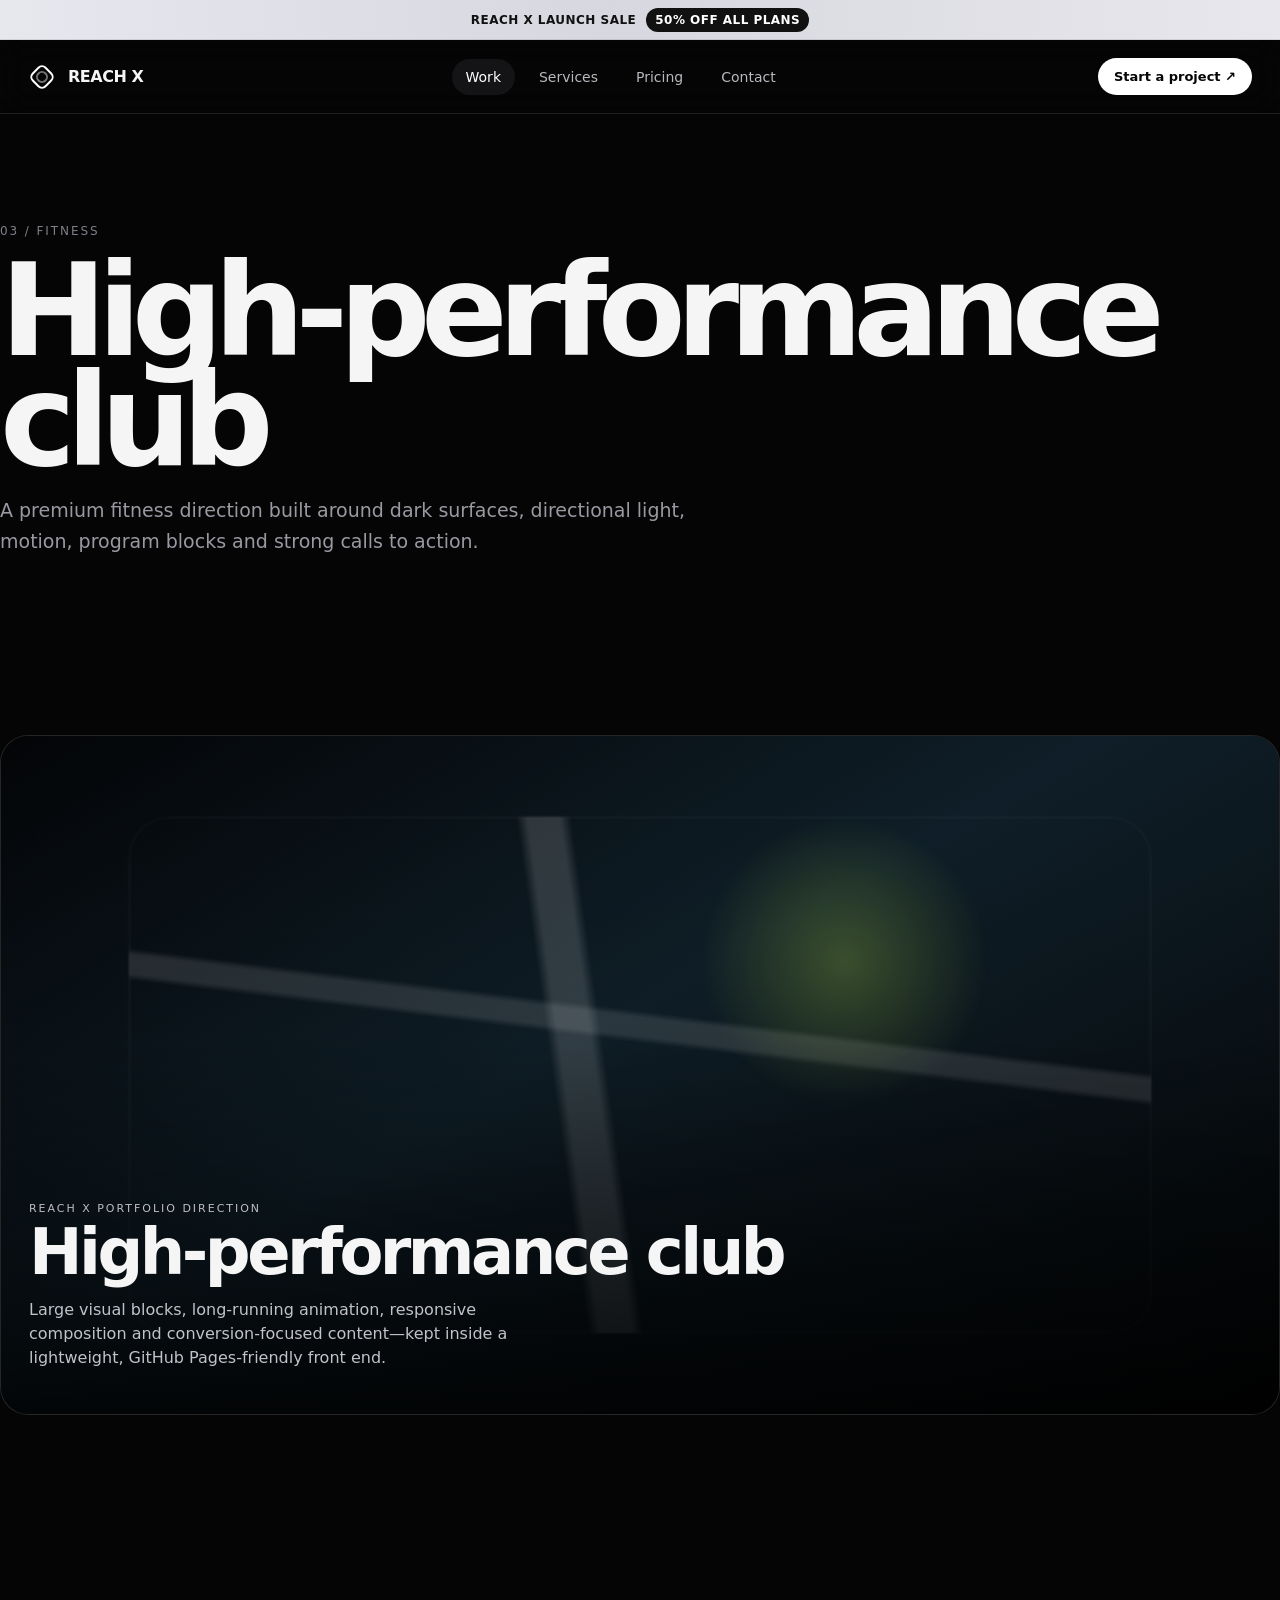
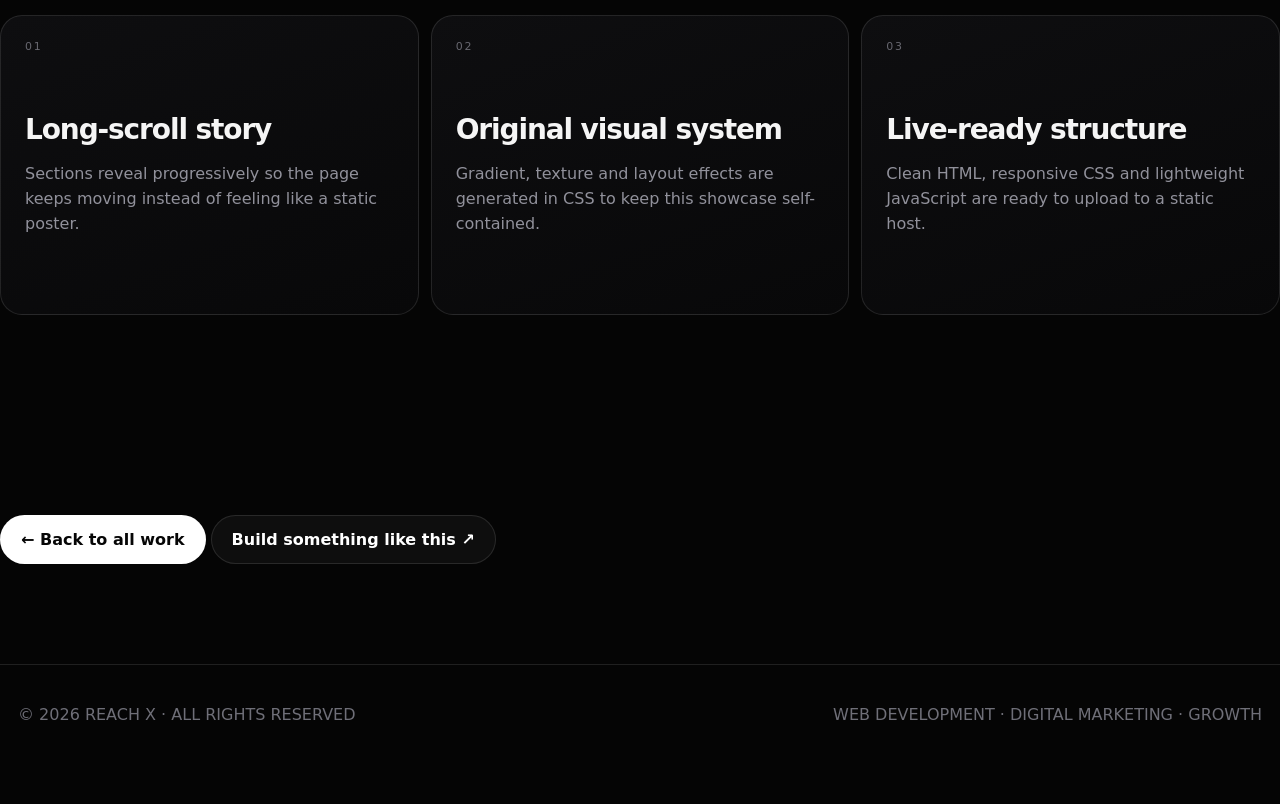
==== work-fitness.html @ e67eeb61 "Add files via upload" ====
<!doctype html>
<html lang="en"><head><meta charset="utf-8"><meta name="viewport" content="width=device-width, initial-scale=1"><title>Reach X — High-performance club</title><link rel="stylesheet" href="styles.css"></head>
<body>
<div class="top-sale"><strong>REACH X LAUNCH SALE</strong><span class="pill">50% OFF ALL PLANS</span></div>
<header class="nav"><a class="brand" href="index.html"><span class="brand-mark"></span><span>REACH X</span></a><nav class="navlinks"><a class="active" href="work.html">Work</a><a href="index.html#services">Services</a><a href="index.html#pricing">Pricing</a><a href="index.html#contact">Contact</a></nav><a class="nav-cta" href="index.html#contact">Start a project ↗</a></header>
<main>
<section class="page-hero wrap"><div class="eyebrow">03 / Fitness</div><h1>High-performance club</h1><p style="max-width:760px;color:#9999a2;font-size:19px;line-height:1.6">A premium fitness direction built around dark surfaces, directional light, motion, program blocks and strong calls to action.</p></section>
<section class="section wrap"><div class="card" style="min-height:680px"><div class="visual gym"></div><div class="card-body"><div class="label">Reach X portfolio direction</div><h3>High-performance club</h3><p>Large visual blocks, long-running animation, responsive composition and conversion-focused content—kept inside a lightweight, GitHub Pages-friendly front end.</p></div></div></section>
<section class="section wrap"><div class="feature-grid"><div class="feature"><div class="num">01</div><h3>Long-scroll story</h3><p>Sections reveal progressively so the page keeps moving instead of feeling like a static poster.</p></div><div class="feature"><div class="num">02</div><h3>Original visual system</h3><p>Gradient, texture and layout effects are generated in CSS to keep this showcase self-contained.</p></div><div class="feature"><div class="num">03</div><h3>Live-ready structure</h3><p>Clean HTML, responsive CSS and lightweight JavaScript are ready to upload to a static host.</p></div></div></section>
<section class="section wrap"><a class="btn" href="work.html">← Back to all work</a> <a class="btn ghost" href="index.html#contact">Build something like this ↗</a></section>
</main>
<footer><div class="wrap footer-row"><div>© 2026 REACH X · ALL RIGHTS RESERVED</div><div>WEB DEVELOPMENT · DIGITAL MARKETING · GROWTH</div></div></footer>
<script src="script.js"></script>
</body></html>
---- styles.css ----
:root{
  --bg:#050505;
  --panel:#0b0b0c;
  --panel-2:#111113;
  --line:rgba(255,255,255,.11);
  --text:#f5f5f5;
  --muted:#9a9aa2;
  --soft:#d9d9df;
  --accent:#d9ff5b;
  --warm:#c8b59d;
  --radius:28px;
  --max:1440px;
}
*{box-sizing:border-box}
html{scroll-behavior:smooth;background:var(--bg)}
body{margin:0;background:var(--bg);color:var(--text);font-family:Inter,ui-sans-serif,system-ui,-apple-system,BlinkMacSystemFont,"Segoe UI",sans-serif;overflow-x:hidden}
a{color:inherit;text-decoration:none}
button{font:inherit}
.top-sale{
  position:sticky;top:0;z-index:60;height:40px;display:flex;align-items:center;justify-content:center;
  background:linear-gradient(90deg,#e7e7ee,#d7d8df 48%,#e8e7ed);color:#111;font-size:12px;letter-spacing:.04em;
  border-bottom:1px solid rgba(0,0,0,.1)
}
.top-sale strong{font-weight:800}
.top-sale .strike{text-decoration:line-through;opacity:.5;margin-left:10px}
.top-sale .pill{display:inline-flex;align-items:center;gap:7px;margin-left:10px;padding:5px 9px;border-radius:99px;background:#111;color:#fff;font-weight:800}
.nav{
  position:sticky;top:40px;z-index:50;display:flex;align-items:center;justify-content:space-between;
  padding:18px 28px;background:rgba(5,5,5,.8);backdrop-filter:blur(16px);
  border-bottom:1px solid var(--line)
}
.brand{display:flex;align-items:center;gap:12px;font-weight:800;letter-spacing:-.03em}
.brand-mark{width:28px;height:28px;position:relative}
.brand-mark:before,.brand-mark:after{content:"";position:absolute;inset:4px;border:2px solid #fff;transform:rotate(45deg);border-radius:6px}
.brand-mark:after{inset:8px;opacity:.45}
.navlinks{display:flex;gap:10px;align-items:center}
.navlinks a{padding:10px 14px;border-radius:999px;color:#b8b8bf;font-size:14px}
.navlinks a:hover,.navlinks a.active{background:#141416;color:#fff}
.nav-cta{padding:11px 16px;border-radius:999px;background:#fff;color:#050505;font-weight:700;font-size:13px}
.wrap{max-width:var(--max);margin:0 auto;padding:0 18px}
.hero{
  position:relative;min-height:78vh;display:grid;place-items:center;overflow:hidden;
  border-bottom:1px solid var(--line)
}
.hero:before{
  content:"";position:absolute;inset:-20%;background:
  radial-gradient(circle at 20% 20%,rgba(255,255,255,.18),transparent 22%),
  radial-gradient(circle at 72% 25%,rgba(188,165,134,.2),transparent 24%),
  radial-gradient(circle at 75% 75%,rgba(92,111,150,.24),transparent 25%),
  radial-gradient(circle at 25% 75%,rgba(255,255,255,.1),transparent 20%);
  filter:blur(70px);animation:drift 18s ease-in-out infinite alternate
}
.hero:after{
  content:"";position:absolute;inset:0;background:radial-gradient(circle at center,transparent 35%,rgba(0,0,0,.7) 92%)
}
@keyframes drift{from{transform:translate3d(-3%,0,0) scale(1)}to{transform:translate3d(4%,-2%,0) scale(1.08)}}
.hero-inner{position:relative;z-index:2;text-align:center;max-width:1020px;padding:100px 10px 120px}
.kicker{display:inline-flex;align-items:center;gap:8px;padding:8px 12px;border:1px solid var(--line);border-radius:999px;color:#bcbcc5;background:rgba(255,255,255,.03);font-size:12px}
.hero h1{font-size:clamp(56px,8vw,128px);line-height:.88;letter-spacing:-.07em;margin:26px 0 22px;font-weight:600}
.hero h1 span{display:block;background:linear-gradient(180deg,#fff,#8c8c97);-webkit-background-clip:text;background-clip:text;color:transparent}
.hero p{font-size:clamp(18px,2vw,23px);line-height:1.5;color:#b3b3ba;max-width:760px;margin:0 auto}
.hero-actions{margin-top:30px;display:flex;justify-content:center;flex-wrap:wrap;gap:10px}
.btn{display:inline-flex;align-items:center;justify-content:center;gap:10px;padding:14px 20px;border-radius:999px;border:1px solid var(--line);background:#fff;color:#060606;font-weight:750}
.btn.ghost{background:rgba(255,255,255,.04);color:#fff}
.btn:hover{transform:translateY(-1px)}
.section{padding:100px 0}
.section-head{display:flex;justify-content:space-between;gap:20px;align-items:end;margin-bottom:28px}
.eyebrow{color:#7f7f89;font-size:12px;text-transform:uppercase;letter-spacing:.16em}
.section h2{font-size:clamp(42px,6vw,88px);line-height:.93;letter-spacing:-.055em;font-weight:600;margin:10px 0 0}
.section-copy{max-width:420px;color:#8f8f98;line-height:1.6}
.marquee{overflow:hidden;border-top:1px solid var(--line);border-bottom:1px solid var(--line);background:#080809}
.track{display:flex;white-space:nowrap;width:max-content;animation:marquee 28s linear infinite}
.track span{padding:18px 28px;font-size:12px;letter-spacing:.18em;text-transform:uppercase;color:#97979e}
@keyframes marquee{to{transform:translateX(-50%)}}
.work-grid{display:grid;grid-template-columns:1.2fr .8fr;gap:16px}
.card{
  position:relative;overflow:hidden;border:1px solid var(--line);border-radius:var(--radius);
  background:var(--panel);min-height:560px
}
.card.small{min-height:270px}
.card-body{position:absolute;inset:auto 0 0 0;padding:28px;z-index:3}
.card .label{font-size:11px;text-transform:uppercase;letter-spacing:.18em;color:#bdbdc3}
.card h3{font-size:clamp(34px,5vw,70px);letter-spacing:-.055em;line-height:.92;margin:8px 0 10px}
.card p{max-width:520px;color:#c2c2c9;line-height:1.5}
.card .arrow{display:inline-flex;margin-top:14px;padding:10px 14px;border-radius:999px;border:1px solid rgba(255,255,255,.2);background:rgba(0,0,0,.25)}
.visual{position:absolute;inset:0}
.visual:after{content:"";position:absolute;inset:0;background:linear-gradient(180deg,rgba(0,0,0,.06) 20%,rgba(0,0,0,.1) 45%,rgba(0,0,0,.82) 100%)}
.food{
  background:
    radial-gradient(circle at 65% 28%,rgba(255,188,92,.45),transparent 19%),
    radial-gradient(circle at 25% 30%,rgba(255,107,42,.22),transparent 24%),
    linear-gradient(140deg,#16110e,#2c170e 45%,#090909 85%)
}
.food:before,.real:before,.gym:before{
  content:"";position:absolute;inset:12% 10%;border-radius:40px;filter:blur(1px);
  box-shadow:inset 0 0 0 1px rgba(255,255,255,.08)
}
.food:before{background:
  radial-gradient(ellipse at 50% 46%,#f0d1a3 0 13%,transparent 14%),
  radial-gradient(ellipse at 38% 58%,#b85b2c 0 8%,transparent 9%),
  radial-gradient(ellipse at 64% 55%,#8d2a1f 0 7%,transparent 8%),
  radial-gradient(ellipse at 50% 53%,rgba(255,255,255,.12),transparent 25%);
  animation:plate 10s ease-in-out infinite alternate
}
.real{background:linear-gradient(150deg,#0b1118,#1d3140 42%,#07090b)}
.real:before{background:
  linear-gradient(125deg,transparent 30%,rgba(255,255,255,.08) 31% 33%,transparent 34%),
  linear-gradient(75deg,transparent 44%,rgba(218,233,244,.18) 45% 48%,transparent 49%),
  radial-gradient(circle at 74% 28%,rgba(175,219,255,.35),transparent 18%);
  animation:realmove 14s ease-in-out infinite alternate
}
.gym{background:linear-gradient(150deg,#030406,#10202a 45%,#040506)}
.gym:before{background:
  radial-gradient(circle at 70% 28%,rgba(211,255,82,.25),transparent 18%),
  linear-gradient(82deg,transparent 0 42%,rgba(255,255,255,.16) 43% 46%,transparent 47%),
  linear-gradient(7deg,transparent 0 55%,rgba(255,255,255,.13) 56% 59%,transparent 60%);
  animation:lights 8s ease-in-out infinite alternate
}
@keyframes plate{to{transform:scale(1.08) rotate(-2deg)}}
@keyframes realmove{to{transform:translate3d(2%, -2%,0) scale(1.07)}}
@keyframes lights{to{transform:translateX(3%) scale(1.04)}}
.stack{display:grid;gap:16px}
.feature-grid{display:grid;grid-template-columns:repeat(3,1fr);gap:12px}
.feature{min-height:300px;padding:24px;border:1px solid var(--line);border-radius:22px;background:linear-gradient(160deg,#0e0e10,#080809)}
.feature .num{font-size:11px;letter-spacing:.16em;color:#67676f}
.feature h3{font-size:28px;letter-spacing:-.04em;margin:60px 0 10px}
.feature p{color:#91919b;line-height:1.55}
.process{display:grid;grid-template-columns:repeat(4,1fr);gap:1px;background:var(--line);border:1px solid var(--line);border-radius:26px;overflow:hidden}
.step{padding:30px;min-height:240px;background:var(--panel)}
.step .num{font-size:12px;color:#777780}
.step h3{font-size:26px;letter-spacing:-.04em;margin:44px 0 8px}
.step p{color:#8f8f97;line-height:1.55}
.pricing{display:grid;grid-template-columns:repeat(3,1fr);gap:14px}
.price-card{border:1px solid var(--line);border-radius:26px;padding:28px;background:linear-gradient(145deg,#0e0e10,#09090a);min-height:500px;display:flex;flex-direction:column}
.price-card.featured{background:linear-gradient(145deg,#171817,#0b0b0b);transform:translateY(-12px)}
.price-card .tag{display:inline-flex;align-self:flex-start;padding:7px 10px;border-radius:99px;background:#181a13;color:var(--accent);font-size:11px;font-weight:800;letter-spacing:.08em;text-transform:uppercase}
.price{font-size:64px;letter-spacing:-.06em;line-height:1;margin:20px 0 8px}
.price small{font-size:14px;color:#85858e;letter-spacing:0}
.old{font-size:13px;color:#676770;text-decoration:line-through}
.price-card p{color:#92929b;line-height:1.55}
.price-list{margin:28px 0;padding:0;list-style:none;display:grid;gap:10px}
.price-list li{display:flex;gap:10px;color:#d1d1d6;font-size:14px}
.price-list li:before{content:"↗";color:var(--accent)}
.price-card .btn{margin-top:auto}
.statement{
  border:1px solid var(--line);border-radius:30px;padding:70px 34px;background:
  radial-gradient(circle at 20% 20%,rgba(255,255,255,.12),transparent 28%),
  linear-gradient(145deg,#0c0c0d,#070707)
}
.statement h2{max-width:1000px;font-size:clamp(45px,7vw,100px);letter-spacing:-.065em;line-height:.9;margin:0}
.statement h2 span{color:#82828c}
.contact{display:grid;grid-template-columns:1fr .9fr;gap:24px}
.contact .box{border:1px solid var(--line);border-radius:28px;padding:28px;background:#0a0a0b}
form{display:grid;gap:12px}
input,textarea{width:100%;padding:16px 17px;border-radius:14px;border:1px solid var(--line);background:#060607;color:#fff;outline:none}
textarea{min-height:130px;resize:vertical}
footer{padding:40px 0 80px;color:#6f6f78;border-top:1px solid var(--line)}
.footer-row{display:flex;justify-content:space-between;gap:20px;align-items:center}
.reveal{opacity:0;transform:translateY(28px);transition:opacity .8s ease,transform .8s ease}
.reveal.show{opacity:1;transform:none}
.page-hero{padding:110px 0 60px}
.page-hero h1{font-size:clamp(58px,10vw,150px);line-height:.86;letter-spacing:-.075em;margin:18px 0}
.gallery{display:grid;grid-template-columns:repeat(12,1fr);gap:14px}
.gallery .g{min-height:360px;border-radius:24px;border:1px solid var(--line);overflow:hidden;position:relative;background:#0b0b0b}
.gallery .g.big{grid-column:span 7;min-height:520px}
.gallery .g.med{grid-column:span 5}
.gallery .g.wide{grid-column:span 12;min-height:560px}
.caption{position:absolute;left:20px;right:20px;bottom:18px;display:flex;justify-content:space-between;align-items:end;gap:18px;z-index:2}
.caption h3{font-size:32px;letter-spacing:-.04em;margin:0}
.caption p{color:#b2b2bb;margin:6px 0 0;max-width:480px}
@media (max-width:980px){
  .statement{grid-template-columns:1fr!important}
  .navlinks{display:none}.nav{padding:16px 18px}
  .hero-inner{padding:86px 8px 100px}
  .work-grid,.contact{grid-template-columns:1fr}
  .feature-grid,.pricing{grid-template-columns:1fr}
  .process{grid-template-columns:1fr 1fr}
  .price-card.featured{transform:none}
  .gallery .g.big,.gallery .g.med,.gallery .g.wide{grid-column:span 12}
}
@media (max-width:640px){
  .top-sale{font-size:10px;padding:0 10px}
  .section{padding:72px 0}
  .section-head{display:block}
  .feature-grid,.process{grid-template-columns:1fr}
  .card{min-height:430px}
  .card.small{min-height:320px}
  .statement{padding:48px 22px}
  .footer-row{align-items:flex-start;flex-direction:column}
}
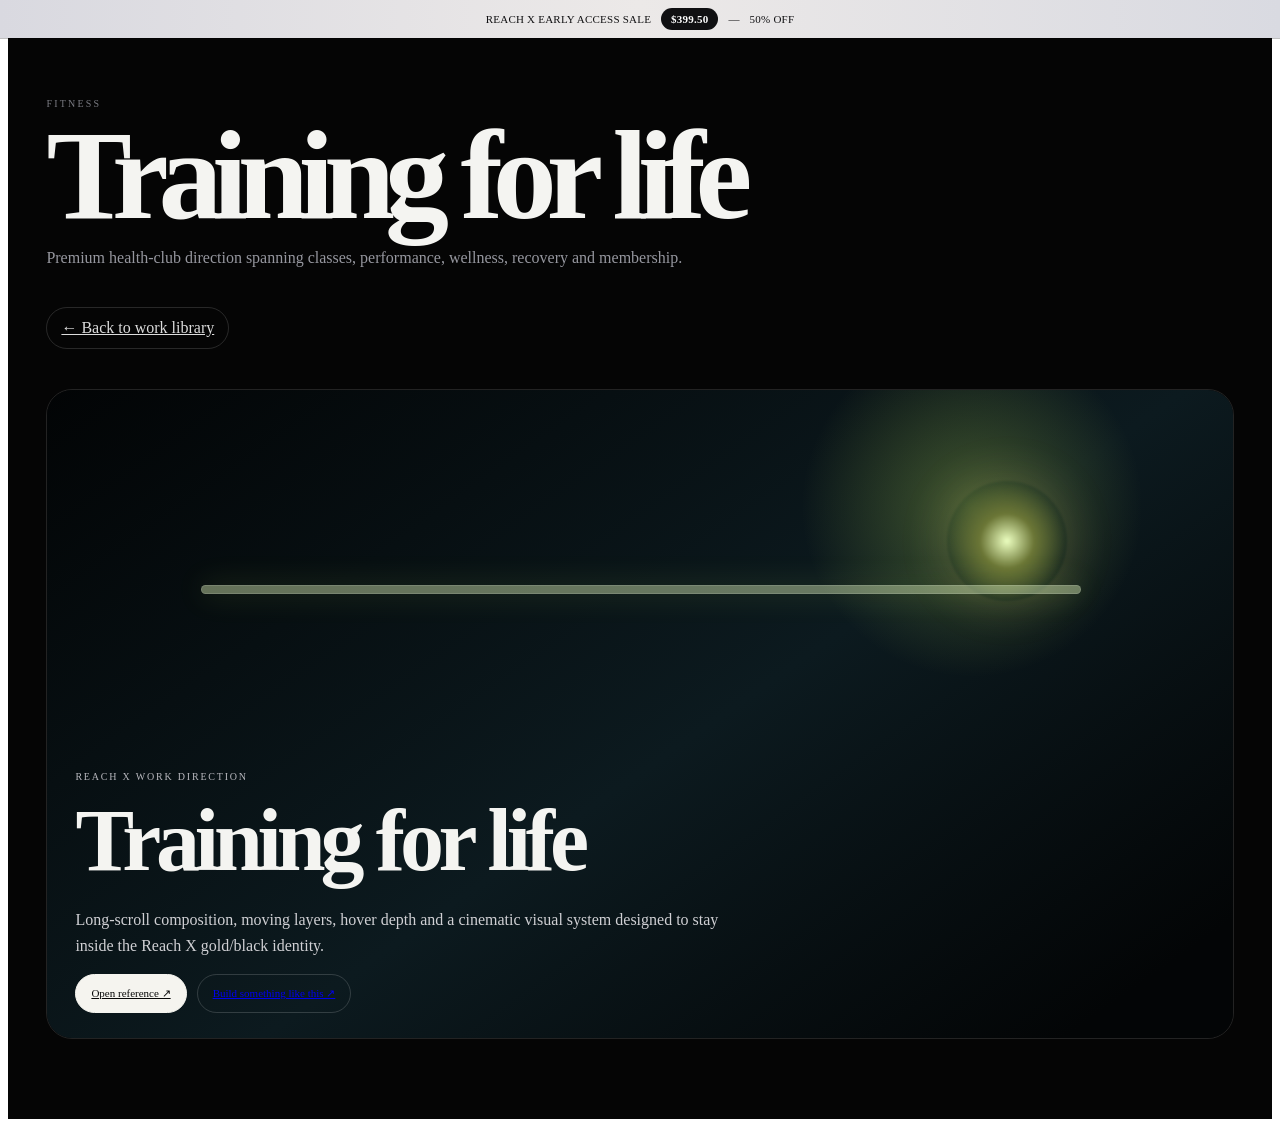
==== commit 455c0d69: "Add files via upload" ====
--- a/work-fitness.html
+++ b/work-fitness.html
@@ -1,14 +1,135 @@
-<!doctype html>
-<html lang="en"><head><meta charset="utf-8"><meta name="viewport" content="width=device-width, initial-scale=1"><title>Reach X — High-performance club</title><link rel="stylesheet" href="styles.css"></head>
-<body>
-<div class="top-sale"><strong>REACH X LAUNCH SALE</strong><span class="pill">50% OFF ALL PLANS</span></div>
-<header class="nav"><a class="brand" href="index.html"><span class="brand-mark"></span><span>REACH X</span></a><nav class="navlinks"><a class="active" href="work.html">Work</a><a href="index.html#services">Services</a><a href="index.html#pricing">Pricing</a><a href="index.html#contact">Contact</a></nav><a class="nav-cta" href="index.html#contact">Start a project ↗</a></header>
-<main>
-<section class="page-hero wrap"><div class="eyebrow">03 / Fitness</div><h1>High-performance club</h1><p style="max-width:760px;color:#9999a2;font-size:19px;line-height:1.6">A premium fitness direction built around dark surfaces, directional light, motion, program blocks and strong calls to action.</p></section>
-<section class="section wrap"><div class="card" style="min-height:680px"><div class="visual gym"></div><div class="card-body"><div class="label">Reach X portfolio direction</div><h3>High-performance club</h3><p>Large visual blocks, long-running animation, responsive composition and conversion-focused content—kept inside a lightweight, GitHub Pages-friendly front end.</p></div></div></section>
-<section class="section wrap"><div class="feature-grid"><div class="feature"><div class="num">01</div><h3>Long-scroll story</h3><p>Sections reveal progressively so the page keeps moving instead of feeling like a static poster.</p></div><div class="feature"><div class="num">02</div><h3>Original visual system</h3><p>Gradient, texture and layout effects are generated in CSS to keep this showcase self-contained.</p></div><div class="feature"><div class="num">03</div><h3>Live-ready structure</h3><p>Clean HTML, responsive CSS and lightweight JavaScript are ready to upload to a static host.</p></div></div></section>
-<section class="section wrap"><a class="btn" href="work.html">← Back to all work</a> <a class="btn ghost" href="index.html#contact">Build something like this ↗</a></section>
-</main>
-<footer><div class="wrap footer-row"><div>© 2026 REACH X · ALL RIGHTS RESERVED</div><div>WEB DEVELOPMENT · DIGITAL MARKETING · GROWTH</div></div></footer>
-<script src="script.js"></script>
-</body></html>+<!doctype html><html lang="en"><head><meta charset="utf-8"><meta name="viewport" content="width=device-width,initial-scale=1"><title>Reach X — Training for life</title><style>
+/* ===== Reach X immersive library transformation ===== */
+:root{
+  --rx-black:#050505;--rx-line:rgba(255,255,255,.115);--rx-gold:#d5b36a;--rx-gold2:#ffe8a9;
+}
+.rx-promo{
+  position:fixed;left:0;right:0;top:0;height:38px;z-index:1000;
+  display:flex;align-items:center;justify-content:center;gap:10px;
+  padding:0 12px;background:linear-gradient(90deg,#d9d9e0,#ece9e8,#d9dae1);
+  color:#101012;font-size:11px;letter-spacing:.02em;box-shadow:0 1px 0 rgba(0,0,0,.25);
+}
+.rx-promo .rx-strike{text-decoration:line-through;opacity:.45}
+.rx-promo .rx-sale{background:#101012;color:#fff;border-radius:999px;padding:5px 10px;font-weight:800}
+.rx-promo .rx-count{font-variant-numeric:tabular-nums;font-weight:700}
+.topbar{top:38px!important}
+
+/* Library */
+.rx-library{
+  min-height:100vh;position:relative;display:block;padding:10vh 3vw 16vh;z-index:4;overflow:hidden;
+  background:radial-gradient(circle at 20% 20%,rgba(255,217,141,.035),transparent 28%),
+             radial-gradient(circle at 84% 50%,rgba(132,92,255,.04),transparent 30%),#050505;
+}
+.rx-library-head{display:flex;align-items:flex-end;justify-content:space-between;gap:24px;margin:0 0 30px;padding:0 6px}
+.rx-library-head .rx-overline{font-size:10px;letter-spacing:.23em;text-transform:uppercase;color:#7d7e86}
+.rx-library-head h2{margin:8px 0 0;font-size:clamp(48px,6.3vw,94px);line-height:.9;letter-spacing:-.065em;font-weight:600;color:#f3f3f0}
+.rx-library-head .rx-all{color:#999aa2;font-size:12px;white-space:nowrap;padding-bottom:7px}
+.rx-library-grid{display:grid;grid-template-columns:repeat(4,minmax(0,1fr));gap:12px}
+.rx-work-card{
+  --rx-x:0px;--rx-y:0px;--rx-scale:1;--rx-rot:0deg;--rx-scroll-shift:0px;
+  position:relative;height:360px;border:1px solid var(--rx-line);border-radius:18px;overflow:hidden;background:#09090a;
+  transform:translate3d(var(--rx-x),var(--rx-y),0) scale(var(--rx-scale)) rotate(var(--rx-rot));
+  transition:transform .55s cubic-bezier(.2,.7,.2,1),border-color .3s,box-shadow .3s;will-change:transform;
+}
+.rx-work-card:hover{border-color:rgba(255,255,255,.24);box-shadow:0 24px 60px rgba(0,0,0,.34)}
+.rx-work-card .rx-preview{
+  position:absolute;inset:0;overflow:hidden;transform:translate3d(0,calc(var(--rx-scroll-shift,0px)*.65),0) scale(1.07);
+  transition:transform .75s cubic-bezier(.2,.7,.2,1);
+}
+.rx-work-card:hover .rx-preview{transform:translate3d(0,calc(var(--rx-scroll-shift,0px)*.5),0) scale(1.12)}
+.rx-work-card .rx-preview:after{content:"";position:absolute;inset:0;background:linear-gradient(180deg,rgba(0,0,0,.02) 30%,rgba(0,0,0,.84) 100%);pointer-events:none}
+.rx-work-card .rx-info{position:absolute;left:17px;right:17px;bottom:15px;z-index:2}
+.rx-work-card .rx-kind{color:#c4c4ca;font-size:9px;letter-spacing:.2em;text-transform:uppercase}
+.rx-work-card h3{margin:7px 0 7px;font-size:26px;letter-spacing:-.045em;line-height:.95}
+.rx-work-card p{margin:0;color:#c2c2c8;font-size:11px;line-height:1.5;max-width:310px}
+.rx-work-card .rx-open{display:inline-flex;margin-top:11px;padding:6px 9px;border:1px solid rgba(255,255,255,.17);border-radius:999px;font-size:9px;color:#fff;background:rgba(0,0,0,.16)}
+.rx-poster{position:absolute;inset:0;animation:rxPosterFloat 10s ease-in-out infinite alternate}
+@keyframes rxPosterFloat{from{transform:translate3d(-1%,-1%,0) scale(1)}to{transform:translate3d(2%,1.5%,0) scale(1.045)}}
+.rx-poster .rx-orb{position:absolute;border-radius:50%;filter:blur(1px);box-shadow:0 0 50px rgba(255,215,130,.18)}
+.rx-poster .rx-window{position:absolute;border:1px solid rgba(255,255,255,.13);border-radius:18px;background:rgba(255,255,255,.035);box-shadow:0 20px 40px rgba(0,0,0,.22),inset 0 0 25px rgba(255,255,255,.025)}
+.rx-food{background:radial-gradient(circle at 68% 25%,rgba(247,197,136,.44),transparent 15%),radial-gradient(circle at 32% 42%,rgba(181,67,25,.34),transparent 22%),linear-gradient(145deg,#291811 0%,#3e2014 45%,#080808 90%)}
+.rx-real{background:radial-gradient(circle at 72% 22%,rgba(160,205,255,.42),transparent 16%),linear-gradient(145deg,#061015 0%,#17313f 46%,#050708 88%)}
+.rx-gym{background:radial-gradient(circle at 78% 18%,rgba(211,255,94,.27),transparent 16%),linear-gradient(145deg,#020405 0%,#0c1a1f 54%,#030506 92%)}
+.rx-web{background:radial-gradient(circle at 78% 19%,rgba(141,106,255,.42),transparent 17%),radial-gradient(circle at 28% 72%,rgba(85,173,255,.22),transparent 20%),linear-gradient(145deg,#090710,#171127,#050505)}
+.rx-seo{background:linear-gradient(rgba(9,13,18,.72),rgba(9,13,18,.92)),repeating-linear-gradient(90deg,transparent 0 28px,rgba(121,231,255,.07) 29px 30px),repeating-linear-gradient(0deg,transparent 0 28px,rgba(121,231,255,.05) 29px 30px),#071017}
+.rx-social{background:radial-gradient(circle at 30% 36%,rgba(247,138,203,.48),transparent 18%),radial-gradient(circle at 72% 65%,rgba(94,114,255,.45),transparent 18%),linear-gradient(145deg,#160912,#08070f)}
+.rx-leads{background:linear-gradient(145deg,#0b120b,#07100b 55%,#050505)}
+.rx-brand{background:radial-gradient(circle at 68% 28%,rgba(255,222,158,.34),transparent 20%),radial-gradient(circle at 22% 70%,rgba(164,92,255,.24),transparent 25%),linear-gradient(145deg,#14100d,#08080b)}
+.rx-food .rx-orb1{width:210px;height:210px;right:-30px;top:35px;background:radial-gradient(circle at 30% 30%,#fff5dd,#bc6e3e 42%,transparent 68%)}
+.rx-food .rx-window{width:62%;height:41%;left:12%;top:22%;transform:rotate(-7deg)}
+.rx-real .rx-window{width:68%;height:52%;left:13%;top:14%;transform:perspective(500px) rotateY(-10deg);background:linear-gradient(135deg,rgba(195,220,235,.10),rgba(255,255,255,.02))}
+.rx-real .rx-orb1{width:260px;height:260px;right:-100px;bottom:-55px;background:radial-gradient(circle,#8fb8d4,rgba(8,25,33,.2) 65%,transparent 72%)}
+.rx-gym .rx-window{width:74%;height:7px;left:13%;top:30%;border-radius:99px;background:rgba(234,255,192,.42);box-shadow:0 0 30px rgba(215,255,92,.18)}
+.rx-gym .rx-orb1{width:120px;height:120px;right:14%;top:14%;background:radial-gradient(circle,#ecffc0,#6b7636 32%,transparent 70%)}
+.rx-web .rx-window{width:66%;height:48%;left:16%;top:16%;background:linear-gradient(145deg,rgba(125,94,255,.24),rgba(255,255,255,.03));animation:rxWindowFloat 7s ease-in-out infinite alternate}
+.rx-web .rx-orb1{width:170px;height:170px;left:-48px;bottom:-50px;background:radial-gradient(circle,#6ba8ff,rgba(52,97,171,.24) 45%,transparent 72%)}
+@keyframes rxWindowFloat{to{transform:translateY(16px) rotate(2deg)}}
+.rx-seo .rx-window{width:54%;height:54%;right:11%;top:12%;border-radius:16px}
+.rx-seo .rx-orb1{width:150px;height:150px;left:-40px;bottom:15px;background:radial-gradient(circle,#79e7ff,rgba(41,97,126,.25) 45%,transparent 72%)}
+.rx-social .rx-orb1{width:190px;height:190px;left:17%;top:19%;background:radial-gradient(circle,#ffafdd,#5b58a8 34%,transparent 68%);animation:rxSocial 7s ease-in-out infinite alternate}
+@keyframes rxSocial{to{transform:translate3d(70px,30px,0) rotate(17deg) scale(1.08)}}
+.rx-social .rx-window{width:42%;height:36%;right:9%;bottom:19%;transform:rotate(9deg)}
+.rx-leads .rx-window{width:76%;height:56%;left:10%;top:17%;background:linear-gradient(160deg,rgba(208,255,118,.14),rgba(255,255,255,.02))}
+.rx-leads .rx-orb1{width:180px;height:180px;right:-45px;bottom:-45px;background:radial-gradient(circle,#d7ff5c,#4a5e2c 35%,transparent 70%)}
+.rx-brand .rx-window{width:66%;height:52%;left:15%;top:16%;transform:rotate(-3deg);background:linear-gradient(145deg,rgba(255,235,184,.12),rgba(156,83,255,.07))}
+.rx-brand .rx-orb1{width:180px;height:180px;right:-40px;top:-38px;background:radial-gradient(circle,#ffe4a8,#906344 35%,transparent 70%)}
+.rx-library-cta{display:flex;justify-content:center;margin-top:28px}
+.rx-library-cta a{display:inline-flex;align-items:center;gap:8px;padding:12px 18px;border:1px solid rgba(255,255,255,.14);border-radius:999px;color:#dedee3;font-size:11px;background:rgba(255,255,255,.035)}
+
+/* Extra work pages */
+.rx-work-page{background:#050505;color:#f2f2ef;min-height:100vh}
+.rx-work-page .rx-page-head{padding:80px 3vw 30px}
+.rx-work-page .rx-page-head h1{font-size:clamp(56px,9vw,128px);letter-spacing:-.075em;line-height:.84;margin:12px 0}
+.rx-work-page .rx-page-head p{max-width:720px;color:#8f9097;line-height:1.6}
+.rx-mosaic{display:grid;grid-template-columns:repeat(12,1fr);gap:12px;padding:10px 3vw 100px}
+.rx-mosaic .rx-work-card{grid-column:span 4;height:420px}
+.rx-mosaic .rx-work-card:nth-child(1){grid-column:span 8;height:520px}
+.rx-mosaic .rx-work-card:nth-child(4){grid-column:span 8}
+.rx-back{margin-top:20px;display:inline-flex;padding:11px 14px;border:1px solid rgba(255,255,255,.14);border-radius:999px;color:#ddd}
+
+/* Cookie consent */
+.rx-cookie{
+  position:fixed;left:18px;bottom:18px;width:min(490px,calc(100vw - 36px));z-index:1100;padding:22px 24px;
+  border-radius:18px;border:1px solid rgba(255,255,255,.12);background:rgba(19,19,21,.95);
+  box-shadow:0 24px 80px rgba(0,0,0,.48);color:#f1f1f2;backdrop-filter:blur(16px);-webkit-backdrop-filter:blur(16px)
+}
+.rx-cookie h3{margin:0 0 12px;font-size:18px}.rx-cookie p{margin:0 0 15px;color:#aeb0b7;font-size:13px;line-height:1.6}.rx-cookie a{color:#e4e4e8;text-decoration:underline}
+.rx-cookie-actions{display:flex;gap:10px;flex-wrap:wrap}
+.rx-cookie-actions button{border-radius:999px;padding:10px 14px;border:1px solid rgba(255,255,255,.12);background:#171719;color:#eee;font-size:11px}
+.rx-cookie-actions .accept{background:#eceef4;color:#101012;border-color:#eceef4}
+.rx-cookie-manage{position:fixed;inset:0;z-index:1101;display:none;place-items:center;padding:20px;background:rgba(0,0,0,.7);backdrop-filter:blur(12px);-webkit-backdrop-filter:blur(12px)}
+.rx-cookie-manage.open{display:grid}
+.rx-cookie-panel{width:min(560px,94vw);padding:24px;border:1px solid rgba(255,255,255,.12);border-radius:20px;background:#101012}
+.rx-cookie-panel h3{margin:0 0 10px;font-size:24px}.rx-cookie-panel p{color:#aaa;line-height:1.6;font-size:13px}
+.rx-pref{display:flex;align-items:center;justify-content:space-between;gap:20px;padding:15px 0;border-top:1px solid rgba(255,255,255,.08)}
+.rx-pref small{display:block;color:#81828a;margin-top:4px}
+.rx-switch{width:48px;height:28px;border-radius:999px;background:#3a3a3d;border:0;position:relative;flex:0 0 auto}
+.rx-switch:after{content:"";position:absolute;top:4px;left:4px;width:20px;height:20px;border-radius:50%;background:#fff;transition:.2s}
+.rx-switch.on{background:#a9be53}.rx-switch.on:after{left:24px}
+.rx-cookie-footer{display:flex;justify-content:flex-end;gap:8px;margin-top:18px}
+.rx-cookie-footer button{padding:10px 15px;border-radius:999px;border:1px solid rgba(255,255,255,.12);background:#18181a;color:#fff}
+@media(max-width:1100px){
+  .rx-library-grid{grid-template-columns:repeat(2,minmax(0,1fr))}
+  .rx-mosaic .rx-work-card,.rx-mosaic .rx-work-card:nth-child(1),.rx-mosaic .rx-work-card:nth-child(4){grid-column:span 6}
+}
+@media(max-width:700px){
+  .rx-promo{font-size:9px;gap:7px}.rx-promo .rx-strike{display:none}
+  .rx-library{padding:8vh 4vw 12vh}.rx-library-head{display:block}.rx-library-head .rx-all{margin-top:10px}
+  .rx-library-grid{grid-template-columns:1fr;gap:10px}.rx-work-card{height:300px}
+  .rx-mosaic{grid-template-columns:1fr;padding:10px 4vw 70px}
+  .rx-mosaic .rx-work-card,.rx-mosaic .rx-work-card:nth-child(1),.rx-mosaic .rx-work-card:nth-child(4){grid-column:1;height:330px}
+  .rx-cookie{left:10px;bottom:10px;width:calc(100vw - 20px);padding:18px}
+}
+
+.rx-detail{min-height:100vh;background:#050505;color:#f4f4f1;padding:0 3vw 80px}
+.rx-detail-head{padding:90px 0 40px}.rx-detail-head .rx-overline{font-size:10px;letter-spacing:.22em;text-transform:uppercase;color:#7a7b82}
+.rx-detail-head h1{font-size:clamp(58px,10vw,140px);line-height:.82;letter-spacing:-.08em;margin:14px 0}.rx-detail-head p{max-width:760px;color:#96979f;line-height:1.7}
+.rx-detail-hero{height:min(72vh,720px);border:1px solid rgba(255,255,255,.12);border-radius:26px;overflow:hidden;position:relative}
+.rx-detail-hero .rx-preview{position:absolute;inset:0}.rx-detail-copy{position:absolute;left:28px;right:28px;bottom:25px;z-index:2}
+.rx-detail-copy .rx-kind{font-size:10px;letter-spacing:.18em;text-transform:uppercase;color:#b9b9bf}.rx-detail-copy h2{font-size:clamp(42px,7vw,88px);letter-spacing:-.06em;margin:8px 0}
+.rx-detail-copy p{max-width:650px;color:#d0d0d4;line-height:1.6}.rx-detail-actions{display:flex;gap:10px;flex-wrap:wrap;margin-top:16px}
+.rx-detail-actions a{display:inline-flex;padding:12px 15px;border:1px solid rgba(255,255,255,.16);border-radius:999px;font-size:11px}.rx-detail-actions a.primary{background:#f5f4ef;color:#070707;border-color:#f5f4ef}
+</style></head><body>
+<div class="rx-promo"><span>REACH X EARLY ACCESS SALE</span><span class="rx-sale">$399.50</span><span>—</span><span>50% OFF</span></div>
+<main class="rx-detail"><div class="rx-detail-head"><div class="rx-overline">Fitness</div><h1>Training for life</h1><p>Premium health-club direction spanning classes, performance, wellness, recovery and membership.</p><a class="rx-back" href="work.html">← Back to work library</a></div>
+<div class="rx-detail-hero"><div class="rx-preview rx-gym"><div class="rx-poster"><div class="rx-orb rx-orb1"></div><div class="rx-window"></div></div></div><div class="rx-detail-copy"><div class="rx-kind">Reach X work direction</div><h2>Training for life</h2><p>Long-scroll composition, moving layers, hover depth and a cinematic visual system designed to stay inside the Reach X gold/black identity.</p><div class="rx-detail-actions"><a class="primary" href="https://www.thirdspace.london/" target="_blank" rel="noopener">Open reference ↗</a><a href="mailto:reachx.shop@gmail.com?subject=Reach X — Training for life project">Build something like this ↗</a></div></div></div></main></body></html>
